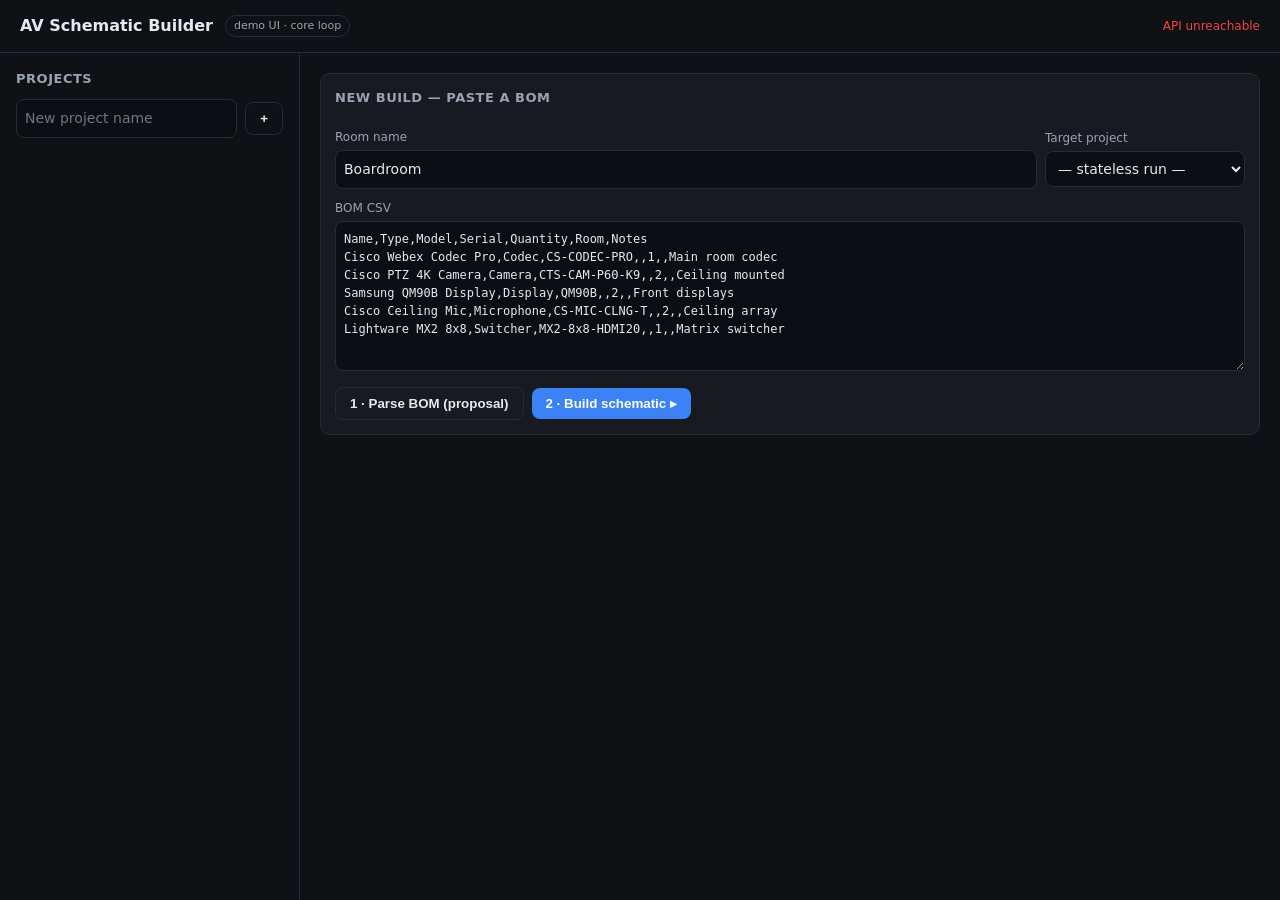
==== frontend/index.html @ ad20e09e "Add thin demo UI served by the backend (no build step) Single static page (frontend/index.html, vani" ====
<!DOCTYPE html>
<html lang="en">
<head>
<meta charset="utf-8" />
<meta name="viewport" content="width=device-width, initial-scale=1" />
<title>AV Schematic Builder — demo</title>
<link rel="icon" href="data:," />
<style>
  :root{
    --bg:#0f1115; --panel:#171a21; --line:#262b36; --txt:#e6e9ef;
    --muted:#9aa3b2; --accent:#3b82f6; --ok:#22c55e; --warn:#f59e0b; --err:#ef4444;
  }
  *{box-sizing:border-box}
  body{margin:0;font:14px/1.5 ui-sans-serif,system-ui,Segoe UI,Roboto,sans-serif;
       background:var(--bg);color:var(--txt)}
  header{padding:14px 20px;border-bottom:1px solid var(--line);display:flex;
         align-items:center;gap:12px}
  header h1{font-size:16px;margin:0;font-weight:600}
  header .tag{font-size:11px;color:var(--muted);border:1px solid var(--line);
              padding:2px 8px;border-radius:999px}
  header .right{margin-left:auto;font-size:12px;color:var(--muted)}
  main{display:grid;grid-template-columns:300px 1fr;gap:0;height:calc(100vh - 53px)}
  .sidebar{border-right:1px solid var(--line);padding:16px;overflow:auto}
  .content{padding:20px;overflow:auto}
  h2{font-size:13px;text-transform:uppercase;letter-spacing:.04em;color:var(--muted);
     margin:0 0 10px}
  .card{background:var(--panel);border:1px solid var(--line);border-radius:10px;
        padding:14px;margin-bottom:14px}
  button{background:var(--accent);color:#fff;border:0;border-radius:8px;
         padding:8px 14px;font-weight:600;cursor:pointer}
  button.ghost{background:transparent;border:1px solid var(--line);color:var(--txt)}
  button:disabled{opacity:.5;cursor:default}
  input,textarea,select{background:#0c0e13;color:var(--txt);border:1px solid var(--line);
        border-radius:8px;padding:8px;width:100%;font:inherit}
  textarea{min-height:150px;font-family:ui-monospace,Menlo,monospace;font-size:12px}
  label{display:block;font-size:12px;color:var(--muted);margin:10px 0 4px}
  table{width:100%;border-collapse:collapse;font-size:13px}
  th,td{text-align:left;padding:6px 8px;border-bottom:1px solid var(--line)}
  th{color:var(--muted);font-weight:600;font-size:11px;text-transform:uppercase}
  .pill{font-size:11px;padding:2px 8px;border-radius:999px;border:1px solid var(--line)}
  .pill.ok{color:var(--ok);border-color:#1d3b29}
  .pill.warn{color:var(--warn);border-color:#3b2f12}
  .pill.err{color:var(--err);border-color:#3b1d1d}
  .row{display:flex;gap:8px;align-items:center}
  .muted{color:var(--muted)}
  .proj{padding:8px;border:1px solid var(--line);border-radius:8px;margin-bottom:8px;
        cursor:pointer}
  .proj:hover{border-color:var(--accent)}
  .proj .name{font-weight:600}
  .proj .meta{font-size:12px;color:var(--muted)}
  .stat{display:inline-block;background:#0c0e13;border:1px solid var(--line);
        border-radius:8px;padding:8px 12px;margin:0 8px 8px 0;min-width:84px}
  .stat .n{font-size:20px;font-weight:700}
  .stat .l{font-size:11px;color:var(--muted)}
  .sig{display:inline-block;width:10px;height:10px;border-radius:2px;margin-right:6px;
       vertical-align:middle}
  .hidden{display:none}
  #toast{position:fixed;bottom:16px;right:16px;background:var(--panel);
         border:1px solid var(--line);border-radius:8px;padding:10px 14px;max-width:360px}
</style>
</head>
<body>
<header>
  <h1>AV Schematic Builder</h1>
  <span class="tag">demo UI · core loop</span>
  <span class="right" id="apihealth">checking API…</span>
</header>

<main>
  <aside class="sidebar">
    <h2>Projects</h2>
    <div class="row" style="margin-bottom:10px">
      <input id="newProjName" placeholder="New project name" />
      <button id="newProjBtn" class="ghost">+</button>
    </div>
    <div id="projList"></div>
  </aside>

  <section class="content">
    <!-- New build / BOM paste -->
    <div class="card">
      <h2>New build — paste a BOM</h2>
      <div class="row">
        <div style="flex:1">
          <label>Room name</label>
          <input id="roomName" value="Boardroom" />
        </div>
        <div style="width:200px">
          <label>Target project</label>
          <select id="targetProj"><option value="">— stateless run —</option></select>
        </div>
      </div>
      <label>BOM CSV</label>
      <textarea id="bom"></textarea>
      <div class="row" style="margin-top:10px">
        <button id="proposeBtn" class="ghost">1 · Parse BOM (proposal)</button>
        <button id="runBtn">2 · Build schematic ▸</button>
        <span id="busy" class="muted hidden">working…</span>
      </div>
    </div>

    <!-- Validation -->
    <div id="valCard" class="card hidden">
      <h2>Validation</h2>
      <div id="valBody"></div>
    </div>

    <!-- Counts -->
    <div id="statsCard" class="card hidden">
      <h2>Build result</h2>
      <div id="stats"></div>
    </div>

    <!-- Devices -->
    <div id="devCard" class="card hidden">
      <h2>Devices (proposal)</h2>
      <table><thead><tr><th>Name</th><th>Type</th><th>Model</th><th>Qty</th>
        <th>Confidence</th></tr></thead><tbody id="devBody"></tbody></table>
    </div>

    <!-- Cable schedule -->
    <div id="cableCard" class="card hidden">
      <h2>Cable schedule</h2>
      <table><thead><tr><th>ID</th><th>From</th><th>To</th><th>Signal</th>
        <th>Len</th></tr></thead><tbody id="cableBody"></tbody></table>
    </div>
  </section>
</main>
<div id="toast" class="hidden"></div>

<script>
const API = location.origin;                 // served same-origin by the backend
const SIGNAL_COLORS = {hdmi:"#d6b656",sdi:"#6d8764",displayport:"#0070c0",
  usb:"#0070c0",ethernet:"#006EAF",dante:"#7030a0",ndi:"#e36c09",avb:"#833c00",
  "speaker-level":"#ff0000","analog-audio":"#ff6600",rf:"#808080",fiber:"#00b0f0",
  hdbaset:"#70ad47",rs422:"#ffc000",gpio:"#ffc000"};

const $ = s => document.querySelector(s);
const show = (el,on=true)=>$(el).classList.toggle("hidden",!on);
function toast(msg,kind){const t=$("#toast");t.textContent=msg;t.className="";
  t.style.borderColor = kind==="err"?"var(--err)":"var(--line)";
  setTimeout(()=>t.classList.add("hidden"),3500);}
async function api(path,opts){
  const r = await fetch(API+path,{headers:{"Content-Type":"application/json"},...opts});
  if(!r.ok){let d;try{d=await r.json()}catch{d={detail:r.statusText}}
    throw new Error(typeof d.detail==="string"?d.detail:JSON.stringify(d.detail));}
  return r.status===204?null:r.json();
}

const SAMPLE = `Name,Type,Model,Serial,Quantity,Room,Notes
Cisco Webex Codec Pro,Codec,CS-CODEC-PRO,,1,,Main room codec
Cisco PTZ 4K Camera,Camera,CTS-CAM-P60-K9,,2,,Ceiling mounted
Samsung QM90B Display,Display,QM90B,,2,,Front displays
Cisco Ceiling Mic,Microphone,CS-MIC-CLNG-T,,2,,Ceiling array
Lightware MX2 8x8,Switcher,MX2-8x8-HDMI20,,1,,Matrix switcher`;

// ── Health ──────────────────────────────────────────────────────────────
(async()=>{
  try{const h=await api("/health");
    $("#apihealth").textContent = `API ${h.status} · v${h.version}`;
  }catch(e){$("#apihealth").textContent="API unreachable"; $("#apihealth").style.color="var(--err)";}
})();

// ── Projects ────────────────────────────────────────────────────────────
async function loadProjects(){
  const {projects}=await api("/projects");
  const sel=$("#targetProj"); const keep=sel.value;
  sel.innerHTML='<option value="">— stateless run —</option>';
  $("#projList").innerHTML = projects.length?"":'<div class="muted">No projects yet.</div>';
  for(const p of projects){
    const d=document.createElement("div");d.className="proj";
    d.innerHTML=`<div class="name">${p.name}</div>
      <div class="meta">${p.status} · ${p.roomCount} rooms · ${p.deviceCount} devices</div>`;
    $("#projList").appendChild(d);
    const o=document.createElement("option");o.value=p.id;o.textContent=p.name;sel.appendChild(o);
  }
  sel.value=keep;
}
$("#newProjBtn").onclick=async()=>{
  const name=$("#newProjName").value.trim(); if(!name)return;
  try{await api("/projects",{method:"POST",body:JSON.stringify({name})});
    $("#newProjName").value="";await loadProjects();toast("Project created");}
  catch(e){toast(e.message,"err");}
};

// ── Render helpers ──────────────────────────────────────────────────────
function renderValidation(v){
  show("#valCard",true);
  const block=(title,r)=>{
    const cls=r.ok?"ok":(r.errors.length?"err":"warn");
    const items=[...r.errors,...r.warnings].slice(0,6)
      .map(x=>`<li class="muted">${x}</li>`).join("");
    return `<div style="margin-bottom:8px"><span class="pill ${cls}">${title}: ${r.ok?"ok":"issues"}</span>
      <span class="muted"> ${r.errors.length} err · ${r.warnings.length} warn</span>
      ${items?`<ul style="margin:6px 0">${items}</ul>`:""}</div>`;
  };
  $("#valBody").innerHTML = block("BOM",v.bom)+ (v.drawio?block("draw.io",v.drawio):"");
}
function renderDevices(devs){
  show("#devCard",true);
  $("#devBody").innerHTML = devs.map(d=>{
    const c=d.confidence==="unknown"?"warn":"ok";
    return `<tr><td>${d.name}</td><td>${d.type||'<span class="muted">?</span>'}</td>
      <td class="muted">${d.model||""}</td><td>${d.quantity}</td>
      <td><span class="pill ${c}">${d.confidence}</span></td></tr>`;}).join("");
}
function renderResult(res){
  show("#statsCard",true);
  const c=res.counts;
  $("#stats").innerHTML=`
    <div class="stat"><div class="n">${c.devices}</div><div class="l">devices</div></div>
    <div class="stat"><div class="n">${c.nodes}</div><div class="l">nodes</div></div>
    <div class="stat"><div class="n">${c.edges}</div><div class="l">edges</div></div>
    <div class="stat"><div class="n">${c.cables}</div><div class="l">cables</div></div>
    <div class="muted" style="margin-top:6px">draw.io → ${res.drawioPath}</div>`;
  renderValidation(res.validation);
  renderDevices(res.devices);
  show("#cableCard",true);
  $("#cableBody").innerHTML=res.cableSchedule.map(r=>{
    const col=SIGNAL_COLORS[r.signalType]||"#888";
    return `<tr><td class="muted">${r.id.replace('cbl-','')}</td><td>${r.fromRef}</td>
      <td>${r.toRef}</td><td><span class="sig" style="background:${col}"></span>${r.signalType}</td>
      <td class="muted">${r.length||"—"}</td></tr>`;}).join("");
}

// ── Actions ─────────────────────────────────────────────────────────────
function setBusy(on){show("#busy",on);$("#runBtn").disabled=on;$("#proposeBtn").disabled=on;}

$("#proposeBtn").onclick=async()=>{
  setBusy(true);
  try{
    const r=await api("/builds/parse-bom",{method:"POST",
      body:JSON.stringify({csv:$("#bom").value,name:$("#roomName").value})});
    renderValidation({bom:r.validation});
    renderDevices(r.devices);
    show("#statsCard",false);show("#cableCard",false);
    toast(`Parsed ${r.devices.length} devices`);
  }catch(e){toast(e.message,"err");}finally{setBusy(false);}
};

$("#runBtn").onclick=async()=>{
  setBusy(true);
  const name=$("#roomName").value, csv=$("#bom").value, pid=$("#targetProj").value;
  try{
    let res;
    if(pid){
      // persisted flow: parse → add room → set devices → build
      const prop=await api("/builds/parse-bom",{method:"POST",body:JSON.stringify({csv,name})});
      const room=await api(`/projects/${pid}/rooms`,{method:"POST",body:JSON.stringify({name})});
      await api(`/projects/${pid}/rooms/${room.id}/devices`,{method:"PUT",
        body:JSON.stringify({devices:prop.devices})});
      res=await api(`/projects/${pid}/rooms/${room.id}/build`,{method:"POST",
        body:JSON.stringify({strict:false})});
      await loadProjects();
      toast("Built + saved to project");
    }else{
      res=await api("/builds/run",{method:"POST",body:JSON.stringify({csv,name})});
      toast("Build complete (stateless)");
    }
    renderResult(res);
  }catch(e){toast(e.message,"err");}finally{setBusy(false);}
};

// init
$("#bom").value=SAMPLE;
loadProjects();
</script>
</body>
</html>
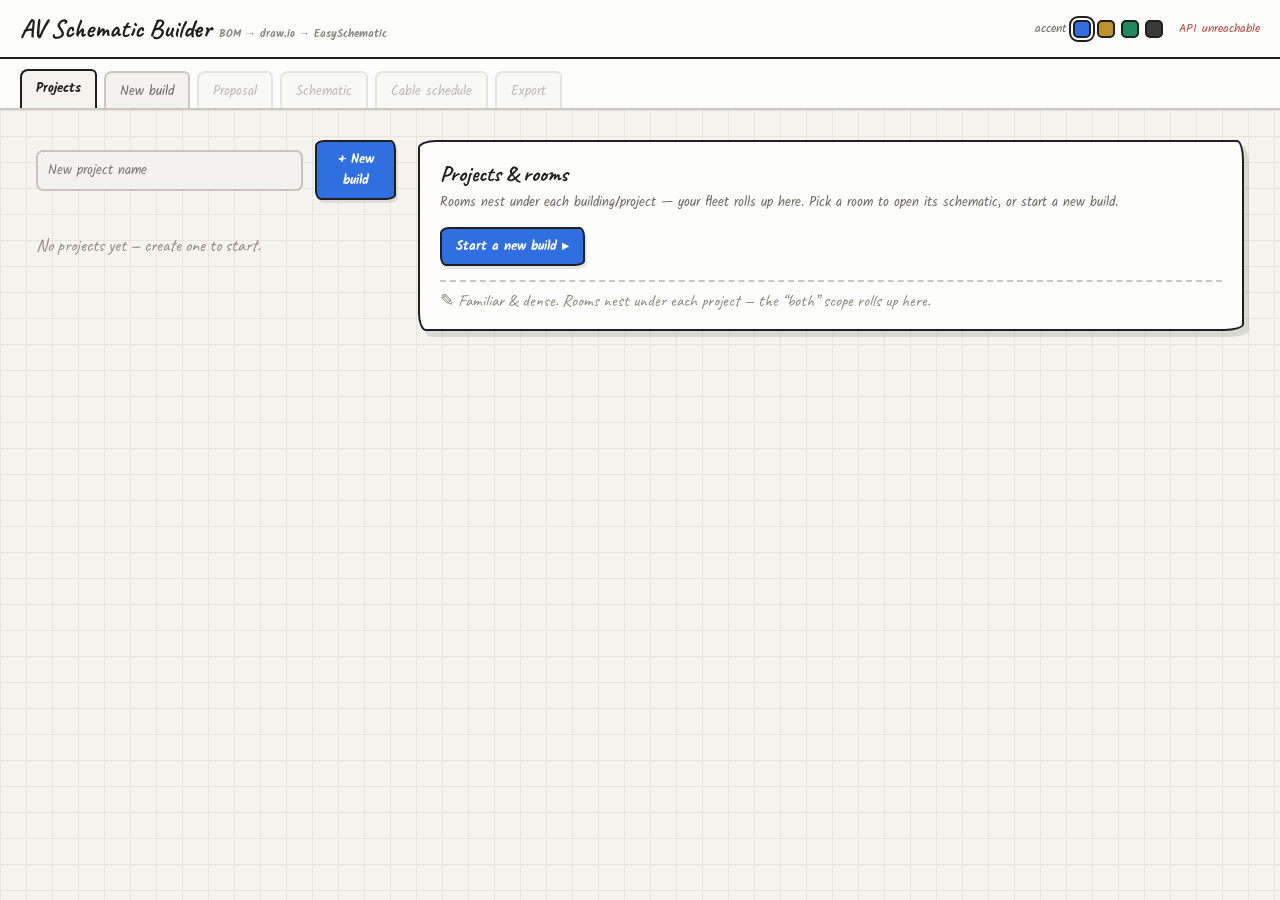
==== commit 0cb4c7d7: "Rebuild frontend to match the design handoff (sketch wireframe UI) Replace the generic demo page wit" ====
--- a/frontend/index.html
+++ b/frontend/index.html
@@ -3,267 +3,31 @@
 <head>
 <meta charset="utf-8" />
 <meta name="viewport" content="width=device-width, initial-scale=1" />
-<title>AV Schematic Builder — demo</title>
+<title>AV Schematic Builder</title>
 <link rel="icon" href="data:," />
-<style>
-  :root{
-    --bg:#0f1115; --panel:#171a21; --line:#262b36; --txt:#e6e9ef;
-    --muted:#9aa3b2; --accent:#3b82f6; --ok:#22c55e; --warn:#f59e0b; --err:#ef4444;
-  }
-  *{box-sizing:border-box}
-  body{margin:0;font:14px/1.5 ui-sans-serif,system-ui,Segoe UI,Roboto,sans-serif;
-       background:var(--bg);color:var(--txt)}
-  header{padding:14px 20px;border-bottom:1px solid var(--line);display:flex;
-         align-items:center;gap:12px}
-  header h1{font-size:16px;margin:0;font-weight:600}
-  header .tag{font-size:11px;color:var(--muted);border:1px solid var(--line);
-              padding:2px 8px;border-radius:999px}
-  header .right{margin-left:auto;font-size:12px;color:var(--muted)}
-  main{display:grid;grid-template-columns:300px 1fr;gap:0;height:calc(100vh - 53px)}
-  .sidebar{border-right:1px solid var(--line);padding:16px;overflow:auto}
-  .content{padding:20px;overflow:auto}
-  h2{font-size:13px;text-transform:uppercase;letter-spacing:.04em;color:var(--muted);
-     margin:0 0 10px}
-  .card{background:var(--panel);border:1px solid var(--line);border-radius:10px;
-        padding:14px;margin-bottom:14px}
-  button{background:var(--accent);color:#fff;border:0;border-radius:8px;
-         padding:8px 14px;font-weight:600;cursor:pointer}
-  button.ghost{background:transparent;border:1px solid var(--line);color:var(--txt)}
-  button:disabled{opacity:.5;cursor:default}
-  input,textarea,select{background:#0c0e13;color:var(--txt);border:1px solid var(--line);
-        border-radius:8px;padding:8px;width:100%;font:inherit}
-  textarea{min-height:150px;font-family:ui-monospace,Menlo,monospace;font-size:12px}
-  label{display:block;font-size:12px;color:var(--muted);margin:10px 0 4px}
-  table{width:100%;border-collapse:collapse;font-size:13px}
-  th,td{text-align:left;padding:6px 8px;border-bottom:1px solid var(--line)}
-  th{color:var(--muted);font-weight:600;font-size:11px;text-transform:uppercase}
-  .pill{font-size:11px;padding:2px 8px;border-radius:999px;border:1px solid var(--line)}
-  .pill.ok{color:var(--ok);border-color:#1d3b29}
-  .pill.warn{color:var(--warn);border-color:#3b2f12}
-  .pill.err{color:var(--err);border-color:#3b1d1d}
-  .row{display:flex;gap:8px;align-items:center}
-  .muted{color:var(--muted)}
-  .proj{padding:8px;border:1px solid var(--line);border-radius:8px;margin-bottom:8px;
-        cursor:pointer}
-  .proj:hover{border-color:var(--accent)}
-  .proj .name{font-weight:600}
-  .proj .meta{font-size:12px;color:var(--muted)}
-  .stat{display:inline-block;background:#0c0e13;border:1px solid var(--line);
-        border-radius:8px;padding:8px 12px;margin:0 8px 8px 0;min-width:84px}
-  .stat .n{font-size:20px;font-weight:700}
-  .stat .l{font-size:11px;color:var(--muted)}
-  .sig{display:inline-block;width:10px;height:10px;border-radius:2px;margin-right:6px;
-       vertical-align:middle}
-  .hidden{display:none}
-  #toast{position:fixed;bottom:16px;right:16px;background:var(--panel);
-         border:1px solid var(--line);border-radius:8px;padding:10px 14px;max-width:360px}
-</style>
+<!-- Handwritten fonts from the design (loads on your machine; falls back to cursive) -->
+<link rel="preconnect" href="https://fonts.googleapis.com" />
+<link rel="preconnect" href="https://fonts.gstatic.com" crossorigin />
+<link href="https://fonts.googleapis.com/css2?family=Caveat:wght@400;700&family=Kalam:wght@300;400;700&display=swap" rel="stylesheet" />
+<link rel="stylesheet" href="styles.css" />
 </head>
 <body>
-<header>
-  <h1>AV Schematic Builder</h1>
-  <span class="tag">demo UI · core loop</span>
-  <span class="right" id="apihealth">checking API…</span>
-</header>
+<div class="layout">
+  <div class="topbar">
+    <div class="brand">AV Schematic Builder<span class="sub">BOM → draw.io → EasySchematic</span></div>
+    <div class="spacer"></div>
+    <div class="accent-pick" id="accentPick" title="Accent">
+      <span class="muted" style="font-size:12px">accent</span>
+    </div>
+    <div class="health" id="health">checking API…</div>
+  </div>
 
-<main>
-  <aside class="sidebar">
-    <h2>Projects</h2>
-    <div class="row" style="margin-bottom:10px">
-      <input id="newProjName" placeholder="New project name" />
-      <button id="newProjBtn" class="ghost">+</button>
-    </div>
-    <div id="projList"></div>
-  </aside>
+  <div class="tabs" id="tabs"></div>
 
-  <section class="content">
-    <!-- New build / BOM paste -->
-    <div class="card">
-      <h2>New build — paste a BOM</h2>
-      <div class="row">
-        <div style="flex:1">
-          <label>Room name</label>
-          <input id="roomName" value="Boardroom" />
-        </div>
-        <div style="width:200px">
-          <label>Target project</label>
-          <select id="targetProj"><option value="">— stateless run —</option></select>
-        </div>
-      </div>
-      <label>BOM CSV</label>
-      <textarea id="bom"></textarea>
-      <div class="row" style="margin-top:10px">
-        <button id="proposeBtn" class="ghost">1 · Parse BOM (proposal)</button>
-        <button id="runBtn">2 · Build schematic ▸</button>
-        <span id="busy" class="muted hidden">working…</span>
-      </div>
-    </div>
-
-    <!-- Validation -->
-    <div id="valCard" class="card hidden">
-      <h2>Validation</h2>
-      <div id="valBody"></div>
-    </div>
-
-    <!-- Counts -->
-    <div id="statsCard" class="card hidden">
-      <h2>Build result</h2>
-      <div id="stats"></div>
-    </div>
-
-    <!-- Devices -->
-    <div id="devCard" class="card hidden">
-      <h2>Devices (proposal)</h2>
-      <table><thead><tr><th>Name</th><th>Type</th><th>Model</th><th>Qty</th>
-        <th>Confidence</th></tr></thead><tbody id="devBody"></tbody></table>
-    </div>
-
-    <!-- Cable schedule -->
-    <div id="cableCard" class="card hidden">
-      <h2>Cable schedule</h2>
-      <table><thead><tr><th>ID</th><th>From</th><th>To</th><th>Signal</th>
-        <th>Len</th></tr></thead><tbody id="cableBody"></tbody></table>
-    </div>
-  </section>
-</main>
+  <div class="paper" id="screen"><!-- screens render here --></div>
+</div>
 <div id="toast" class="hidden"></div>
 
-<script>
-const API = location.origin;                 // served same-origin by the backend
-const SIGNAL_COLORS = {hdmi:"#d6b656",sdi:"#6d8764",displayport:"#0070c0",
-  usb:"#0070c0",ethernet:"#006EAF",dante:"#7030a0",ndi:"#e36c09",avb:"#833c00",
-  "speaker-level":"#ff0000","analog-audio":"#ff6600",rf:"#808080",fiber:"#00b0f0",
-  hdbaset:"#70ad47",rs422:"#ffc000",gpio:"#ffc000"};
-
-const $ = s => document.querySelector(s);
-const show = (el,on=true)=>$(el).classList.toggle("hidden",!on);
-function toast(msg,kind){const t=$("#toast");t.textContent=msg;t.className="";
-  t.style.borderColor = kind==="err"?"var(--err)":"var(--line)";
-  setTimeout(()=>t.classList.add("hidden"),3500);}
-async function api(path,opts){
-  const r = await fetch(API+path,{headers:{"Content-Type":"application/json"},...opts});
-  if(!r.ok){let d;try{d=await r.json()}catch{d={detail:r.statusText}}
-    throw new Error(typeof d.detail==="string"?d.detail:JSON.stringify(d.detail));}
-  return r.status===204?null:r.json();
-}
-
-const SAMPLE = `Name,Type,Model,Serial,Quantity,Room,Notes
-Cisco Webex Codec Pro,Codec,CS-CODEC-PRO,,1,,Main room codec
-Cisco PTZ 4K Camera,Camera,CTS-CAM-P60-K9,,2,,Ceiling mounted
-Samsung QM90B Display,Display,QM90B,,2,,Front displays
-Cisco Ceiling Mic,Microphone,CS-MIC-CLNG-T,,2,,Ceiling array
-Lightware MX2 8x8,Switcher,MX2-8x8-HDMI20,,1,,Matrix switcher`;
-
-// ── Health ──────────────────────────────────────────────────────────────
-(async()=>{
-  try{const h=await api("/health");
-    $("#apihealth").textContent = `API ${h.status} · v${h.version}`;
-  }catch(e){$("#apihealth").textContent="API unreachable"; $("#apihealth").style.color="var(--err)";}
-})();
-
-// ── Projects ────────────────────────────────────────────────────────────
-async function loadProjects(){
-  const {projects}=await api("/projects");
-  const sel=$("#targetProj"); const keep=sel.value;
-  sel.innerHTML='<option value="">— stateless run —</option>';
-  $("#projList").innerHTML = projects.length?"":'<div class="muted">No projects yet.</div>';
-  for(const p of projects){
-    const d=document.createElement("div");d.className="proj";
-    d.innerHTML=`<div class="name">${p.name}</div>
-      <div class="meta">${p.status} · ${p.roomCount} rooms · ${p.deviceCount} devices</div>`;
-    $("#projList").appendChild(d);
-    const o=document.createElement("option");o.value=p.id;o.textContent=p.name;sel.appendChild(o);
-  }
-  sel.value=keep;
-}
-$("#newProjBtn").onclick=async()=>{
-  const name=$("#newProjName").value.trim(); if(!name)return;
-  try{await api("/projects",{method:"POST",body:JSON.stringify({name})});
-    $("#newProjName").value="";await loadProjects();toast("Project created");}
-  catch(e){toast(e.message,"err");}
-};
-
-// ── Render helpers ──────────────────────────────────────────────────────
-function renderValidation(v){
-  show("#valCard",true);
-  const block=(title,r)=>{
-    const cls=r.ok?"ok":(r.errors.length?"err":"warn");
-    const items=[...r.errors,...r.warnings].slice(0,6)
-      .map(x=>`<li class="muted">${x}</li>`).join("");
-    return `<div style="margin-bottom:8px"><span class="pill ${cls}">${title}: ${r.ok?"ok":"issues"}</span>
-      <span class="muted"> ${r.errors.length} err · ${r.warnings.length} warn</span>
-      ${items?`<ul style="margin:6px 0">${items}</ul>`:""}</div>`;
-  };
-  $("#valBody").innerHTML = block("BOM",v.bom)+ (v.drawio?block("draw.io",v.drawio):"");
-}
-function renderDevices(devs){
-  show("#devCard",true);
-  $("#devBody").innerHTML = devs.map(d=>{
-    const c=d.confidence==="unknown"?"warn":"ok";
-    return `<tr><td>${d.name}</td><td>${d.type||'<span class="muted">?</span>'}</td>
-      <td class="muted">${d.model||""}</td><td>${d.quantity}</td>
-      <td><span class="pill ${c}">${d.confidence}</span></td></tr>`;}).join("");
-}
-function renderResult(res){
-  show("#statsCard",true);
-  const c=res.counts;
-  $("#stats").innerHTML=`
-    <div class="stat"><div class="n">${c.devices}</div><div class="l">devices</div></div>
-    <div class="stat"><div class="n">${c.nodes}</div><div class="l">nodes</div></div>
-    <div class="stat"><div class="n">${c.edges}</div><div class="l">edges</div></div>
-    <div class="stat"><div class="n">${c.cables}</div><div class="l">cables</div></div>
-    <div class="muted" style="margin-top:6px">draw.io → ${res.drawioPath}</div>`;
-  renderValidation(res.validation);
-  renderDevices(res.devices);
-  show("#cableCard",true);
-  $("#cableBody").innerHTML=res.cableSchedule.map(r=>{
-    const col=SIGNAL_COLORS[r.signalType]||"#888";
-    return `<tr><td class="muted">${r.id.replace('cbl-','')}</td><td>${r.fromRef}</td>
-      <td>${r.toRef}</td><td><span class="sig" style="background:${col}"></span>${r.signalType}</td>
-      <td class="muted">${r.length||"—"}</td></tr>`;}).join("");
-}
-
-// ── Actions ─────────────────────────────────────────────────────────────
-function setBusy(on){show("#busy",on);$("#runBtn").disabled=on;$("#proposeBtn").disabled=on;}
-
-$("#proposeBtn").onclick=async()=>{
-  setBusy(true);
-  try{
-    const r=await api("/builds/parse-bom",{method:"POST",
-      body:JSON.stringify({csv:$("#bom").value,name:$("#roomName").value})});
-    renderValidation({bom:r.validation});
-    renderDevices(r.devices);
-    show("#statsCard",false);show("#cableCard",false);
-    toast(`Parsed ${r.devices.length} devices`);
-  }catch(e){toast(e.message,"err");}finally{setBusy(false);}
-};
-
-$("#runBtn").onclick=async()=>{
-  setBusy(true);
-  const name=$("#roomName").value, csv=$("#bom").value, pid=$("#targetProj").value;
-  try{
-    let res;
-    if(pid){
-      // persisted flow: parse → add room → set devices → build
-      const prop=await api("/builds/parse-bom",{method:"POST",body:JSON.stringify({csv,name})});
-      const room=await api(`/projects/${pid}/rooms`,{method:"POST",body:JSON.stringify({name})});
-      await api(`/projects/${pid}/rooms/${room.id}/devices`,{method:"PUT",
-        body:JSON.stringify({devices:prop.devices})});
-      res=await api(`/projects/${pid}/rooms/${room.id}/build`,{method:"POST",
-        body:JSON.stringify({strict:false})});
-      await loadProjects();
-      toast("Built + saved to project");
-    }else{
-      res=await api("/builds/run",{method:"POST",body:JSON.stringify({csv,name})});
-      toast("Build complete (stateless)");
-    }
-    renderResult(res);
-  }catch(e){toast(e.message,"err");}finally{setBusy(false);}
-};
-
-// init
-$("#bom").value=SAMPLE;
-loadProjects();
-</script>
+<script src="app.js"></script>
 </body>
 </html>
--- a/frontend/styles.css
+++ b/frontend/styles.css
@@ -0,0 +1,216 @@
+/* AV Schematic Builder — sketch wireframe design system
+   Extracted from the design handoff (hand-drawn / paper aesthetic):
+   paper grid bg, wobbly ink borders, hard offset shadows, Kalam/Caveat fonts. */
+
+:root {
+  --accent: #2f6fe0;            /* Blue (default) — swappable via accent picker */
+  --ink: #1f1f1f;
+  --ink-2: #2b2b2b;
+  --ink-3: #3a3a3a;
+  --muted: #6b6a64;
+  --muted-2: #8a887f;
+  --line: #c9c7c0;
+  --line-soft: #d9d7d0;
+  --paper: #f4f3ee;
+  --paper-2: #fdfdfb;
+  --paper-3: #f3f2ee;
+  --bg: #dedcd4;
+  --ok: #1f8a5b;
+  --warn: #c0922a;
+  --err: #b94a48;
+  /* wobbly hand-drawn radii */
+  --wob: 18px 7px 20px 8px/8px 20px 7px 18px;
+  --wob-sm: 9px 5px 10px 6px/6px 10px 5px 9px;
+  --shadow: 5px 6px 0 rgba(31,31,31,0.12);
+}
+
+* { box-sizing: border-box; }
+html, body { height: 100%; }
+body {
+  margin: 0;
+  background: var(--bg);
+  color: var(--ink);
+  font-family: 'Kalam', 'Comic Sans MS', cursive;
+  -webkit-font-smoothing: antialiased;
+  font-size: 14px;
+}
+::-webkit-scrollbar { height: 11px; width: 11px; }
+::-webkit-scrollbar-thumb { background: #bcbab2; border-radius: 6px; border: 2px solid var(--paper); }
+
+/* ── Top bar + tabs ─────────────────────────────────────────────── */
+.topbar {
+  display: flex; align-items: center; gap: 16px;
+  padding: 12px 20px; background: var(--paper-2);
+  border-bottom: 2.5px solid var(--ink);
+}
+.brand { font-family: 'Caveat', cursive; font-size: 26px; font-weight: 700; }
+.brand .sub { font-family: 'Kalam', cursive; font-size: 11px; color: var(--muted-2); margin-left: 8px; }
+.topbar .spacer { flex: 1; }
+.health { font-size: 12px; color: var(--muted); }
+.health.bad { color: var(--err); }
+
+.tabs { display: flex; gap: 7px; padding: 10px 20px 0; background: var(--paper-2);
+  border-bottom: 2px solid var(--line); overflow-x: auto; }
+.tab {
+  border: 2px solid var(--line); border-bottom: none;
+  border-radius: 8px 6px 0 0 / 8px 6px 0 0;
+  background: var(--paper-3); color: var(--muted);
+  padding: 7px 14px; font-family: 'Kalam', cursive; font-size: 13px;
+  cursor: pointer; white-space: nowrap; position: relative; top: 2px;
+}
+.tab[disabled] { opacity: .45; cursor: default; }
+.tab.active {
+  background: var(--paper); color: var(--ink); border-color: var(--ink);
+  font-weight: 700; top: 0; padding-bottom: 9px;
+}
+
+/* ── Paper canvas area ──────────────────────────────────────────── */
+.paper {
+  flex: 1; overflow: auto;
+  background-color: var(--paper);
+  background-image: linear-gradient(#e6e4dc 1px, transparent 1px),
+                    linear-gradient(90deg, #e6e4dc 1px, transparent 1px);
+  background-size: 26px 26px;
+  padding: 30px 36px 56px;
+}
+.layout { display: flex; flex-direction: column; height: 100vh; }
+
+/* ── Cards ──────────────────────────────────────────────────────── */
+.card {
+  background: var(--paper-2); border: 2px solid var(--line);
+  border-radius: var(--wob); box-shadow: var(--shadow);
+  padding: 18px 20px; margin-bottom: 22px;
+}
+.card.ink { border: 2.5px solid var(--ink); }
+.card h2 { margin: 0 0 4px; font-family: 'Caveat', cursive; font-size: 22px; font-weight: 700; }
+.card .lead { color: var(--muted); font-size: 13px; margin: 0 0 14px; }
+.section-title { font-family: 'Caveat', cursive; font-size: 20px; margin: 0 0 10px; }
+
+/* ── Buttons ────────────────────────────────────────────────────── */
+.btn {
+  display: inline-flex; align-items: center; gap: 6px;
+  border: 2px solid var(--ink); border-radius: var(--wob-sm);
+  background: var(--paper-2); color: var(--ink);
+  padding: 7px 14px; font-family: 'Kalam', cursive; font-weight: 700; font-size: 13px;
+  cursor: pointer; box-shadow: 2px 3px 0 rgba(31,31,31,0.10);
+}
+.btn:hover { transform: translate(-1px,-1px); box-shadow: 3px 4px 0 rgba(31,31,31,0.14); }
+.btn:active { transform: translate(1px,1px); box-shadow: 1px 1px 0 rgba(31,31,31,0.10); }
+.btn[disabled] { opacity: .5; cursor: default; box-shadow: none; transform: none; }
+.btn.accent { background: var(--accent); color: #fff; border-color: var(--ink); }
+.btn.ghost { border-color: var(--line); color: var(--muted); box-shadow: none; }
+.btn.sm { padding: 4px 9px; font-size: 12px; }
+
+/* ── Inputs ─────────────────────────────────────────────────────── */
+.input, textarea.input, select.input {
+  border: 2px solid #c7c5be; border-radius: 7px; background: var(--paper-3);
+  color: var(--ink); padding: 8px 10px; width: 100%;
+  font-family: 'Kalam', cursive; font-size: 13px;
+}
+textarea.input { min-height: 150px; font-family: ui-monospace, 'Courier New', monospace; font-size: 12px; }
+.label { display: block; font-size: 12px; color: var(--muted); margin: 12px 0 4px;
+  font-family: 'Kalam', cursive; }
+.row { display: flex; gap: 12px; align-items: flex-start; }
+.row.center { align-items: center; }
+.grow { flex: 1; }
+
+/* ── Pills / chips ──────────────────────────────────────────────── */
+.pill {
+  display: inline-flex; align-items: center; gap: 5px;
+  border: 2px solid var(--line); border-radius: 999px;
+  padding: 1px 9px; font-size: 12px; color: var(--muted);
+}
+.pill.ok { color: var(--ok); border-color: #bfe0cd; }
+.pill.warn { color: var(--warn); border-color: #e6d4a6; }
+.pill.err { color: var(--err); border-color: #e3b9b8; }
+.chip {
+  border: 2px dashed var(--line); border-radius: var(--wob-sm);
+  padding: 6px 12px; font-size: 13px; color: var(--muted); cursor: pointer;
+  background: var(--paper-3);
+}
+.chip:hover { border-color: var(--accent); color: var(--ink); }
+
+/* ── Annotations (✎ hand notes) ─────────────────────────────────── */
+.note {
+  font-family: 'Caveat', cursive; font-size: 17px; color: var(--muted-2);
+  border-top: 2px dashed var(--line); margin-top: 14px; padding-top: 8px;
+}
+.note::before { content: "✎ "; }
+
+/* ── Project tree (Projects screen) ─────────────────────────────── */
+.sidebar { width: 360px; flex: none; }
+.proj {
+  border: 2px solid var(--line); border-radius: var(--wob-sm);
+  background: var(--paper-2); box-shadow: var(--shadow);
+  padding: 12px 14px; margin-bottom: 14px;
+}
+.proj .phead { display: flex; align-items: center; gap: 8px; cursor: pointer; }
+.proj .pname { font-weight: 700; font-size: 15px; }
+.proj .pmeta { font-size: 12px; color: var(--muted); margin-left: auto; }
+.proj .rooms { margin: 10px 0 0; padding-left: 6px; border-left: 2px dashed var(--line); }
+.room-item {
+  display: flex; align-items: center; gap: 8px; padding: 6px 8px; margin: 4px 0;
+  border: 2px solid transparent; border-radius: 6px; cursor: pointer; font-size: 13px;
+}
+.room-item:hover { border-color: var(--line); background: var(--paper-3); }
+.room-item.active { border-color: var(--accent); background: #eef3fd; }
+.room-item .rmeta { margin-left: auto; font-size: 11px; color: var(--muted); }
+
+/* ── Stats ──────────────────────────────────────────────────────── */
+.stats { display: flex; flex-wrap: wrap; gap: 12px; }
+.stat {
+  border: 2px solid var(--ink); border-radius: var(--wob-sm); background: var(--paper-2);
+  padding: 8px 16px; box-shadow: 2px 3px 0 rgba(31,31,31,0.10); min-width: 86px;
+}
+.stat .n { font-size: 26px; font-weight: 700; font-family: 'Caveat', cursive; }
+.stat .l { font-size: 11px; color: var(--muted); }
+
+/* ── Tables ─────────────────────────────────────────────────────── */
+table { width: 100%; border-collapse: collapse; font-size: 13px; }
+th, td { text-align: left; padding: 7px 10px; border-bottom: 2px dotted var(--line); }
+th { font-family: 'Caveat', cursive; font-size: 15px; color: var(--muted); font-weight: 700; }
+tr:hover td { background: var(--paper-3); }
+.sigdot { display: inline-block; width: 12px; height: 12px; border-radius: 3px;
+  border: 1.5px solid var(--ink); margin-right: 7px; vertical-align: -1px; }
+
+/* ── Canvas: signal-flow lanes ──────────────────────────────────── */
+.canvas-wrap { position: relative; }
+.lanes { display: flex; gap: 40px; align-items: flex-start; position: relative; z-index: 2; }
+.lane { flex: 1; min-width: 180px; }
+.lane h3 {
+  font-family: 'Caveat', cursive; font-size: 19px; margin: 0 0 12px;
+  color: var(--muted); border-bottom: 2px dashed var(--line); padding-bottom: 4px;
+}
+.devblock {
+  border: 2.5px solid var(--ink); border-radius: var(--wob-sm); background: var(--paper-2);
+  box-shadow: var(--shadow); padding: 9px 11px; margin-bottom: 18px; cursor: pointer;
+}
+.devblock.sel { border-color: var(--accent); }
+.devblock .dtitle { font-weight: 700; font-size: 13px; }
+.devblock .dsub { font-size: 11px; color: var(--muted); margin-bottom: 6px; }
+.ports { display: flex; justify-content: space-between; gap: 8px; }
+.ports .col { flex: 1; }
+.port { font-size: 11px; color: var(--muted-2); display: flex; align-items: center;
+  gap: 5px; padding: 2px 0; }
+.port.out { justify-content: flex-end; }
+.edges-svg { position: absolute; inset: 0; z-index: 3; pointer-events: none; overflow: visible; }
+
+/* ── Inspector (port editor side panel) ─────────────────────────── */
+.split { display: flex; gap: 22px; align-items: flex-start; }
+.inspector { width: 320px; flex: none; }
+
+/* ── Toast ──────────────────────────────────────────────────────── */
+#toast {
+  position: fixed; bottom: 18px; right: 18px; max-width: 360px;
+  background: var(--paper-2); border: 2.5px solid var(--ink); border-radius: var(--wob-sm);
+  box-shadow: var(--shadow); padding: 10px 16px; font-size: 13px; z-index: 50;
+}
+#toast.err { border-color: var(--err); }
+.hidden { display: none !important; }
+.muted { color: var(--muted); }
+.empty { color: var(--muted-2); font-family: 'Caveat', cursive; font-size: 18px; padding: 20px 0; }
+
+/* accent picker swatches */
+.accent-pick { display: flex; gap: 6px; align-items: center; }
+.swatch { width: 18px; height: 18px; border-radius: 5px; border: 2px solid var(--ink); cursor: pointer; }
+.swatch.on { outline: 2px solid var(--ink); outline-offset: 2px; }
